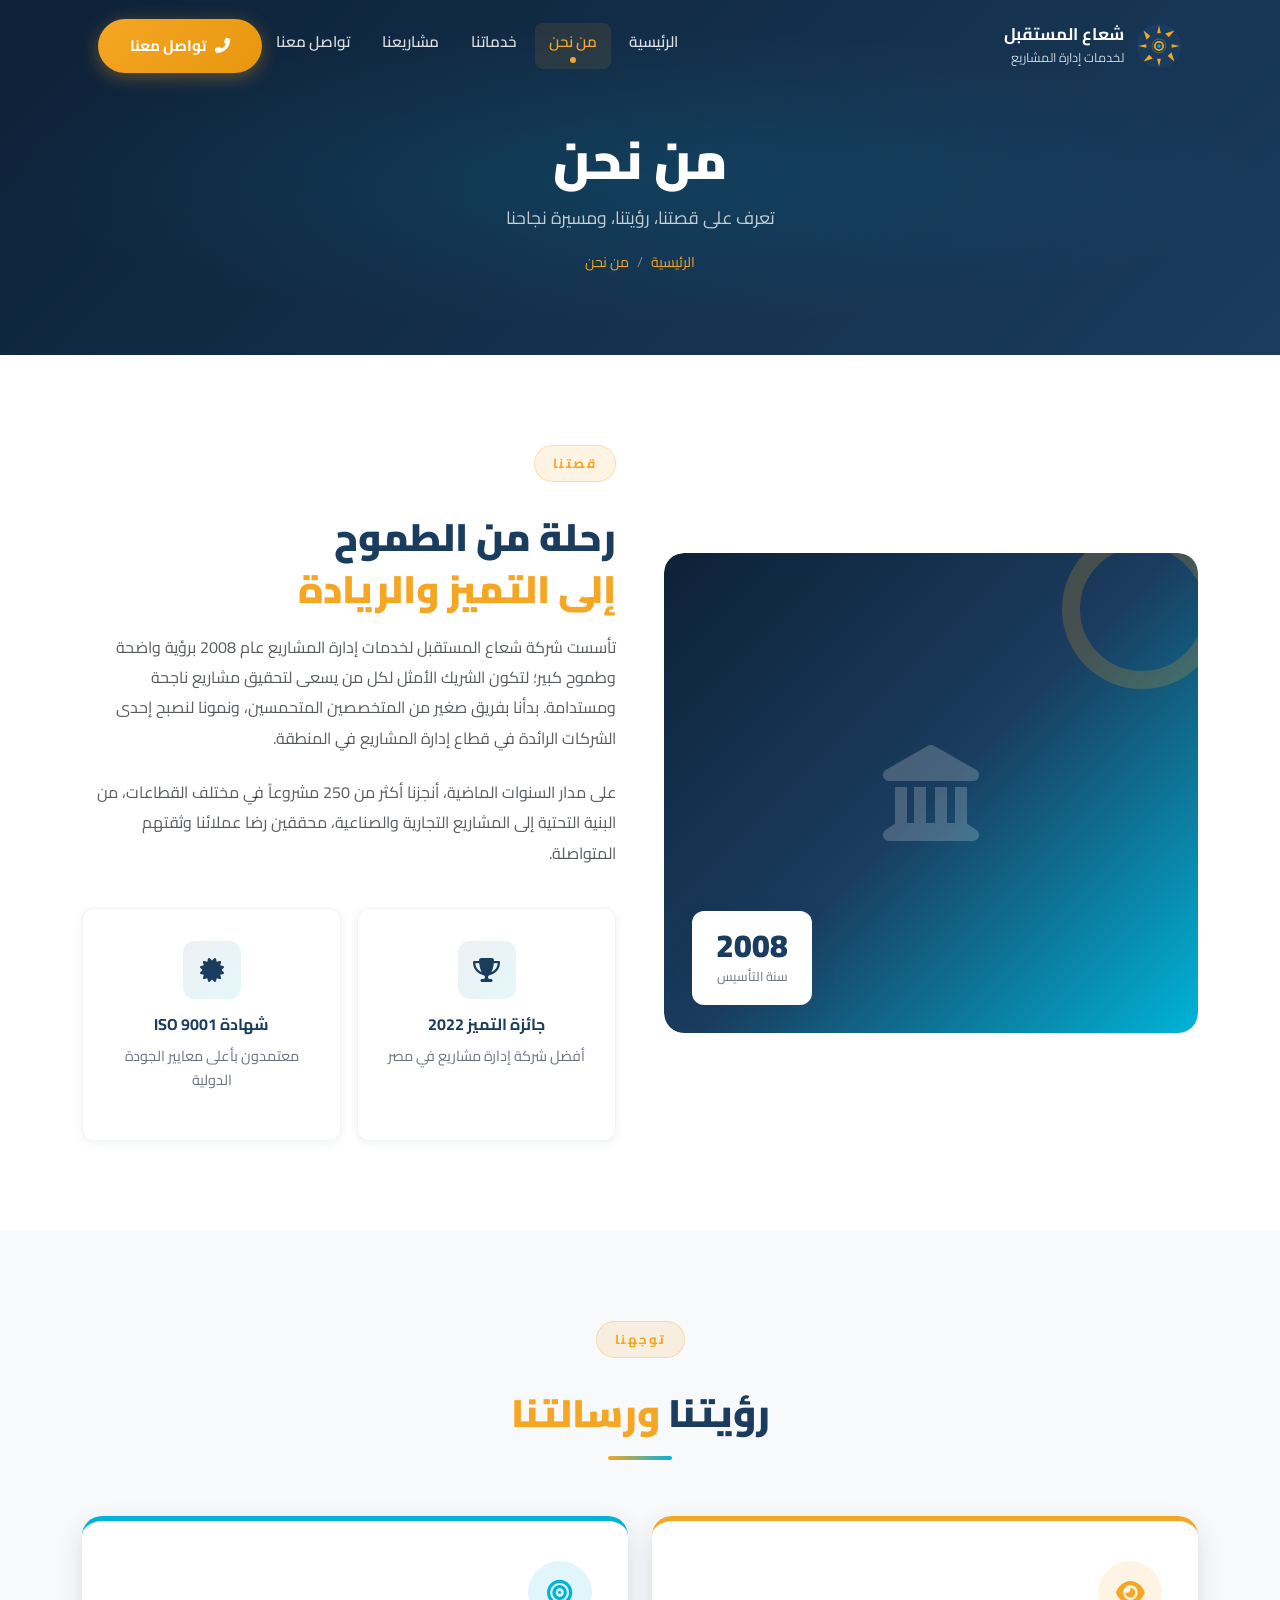
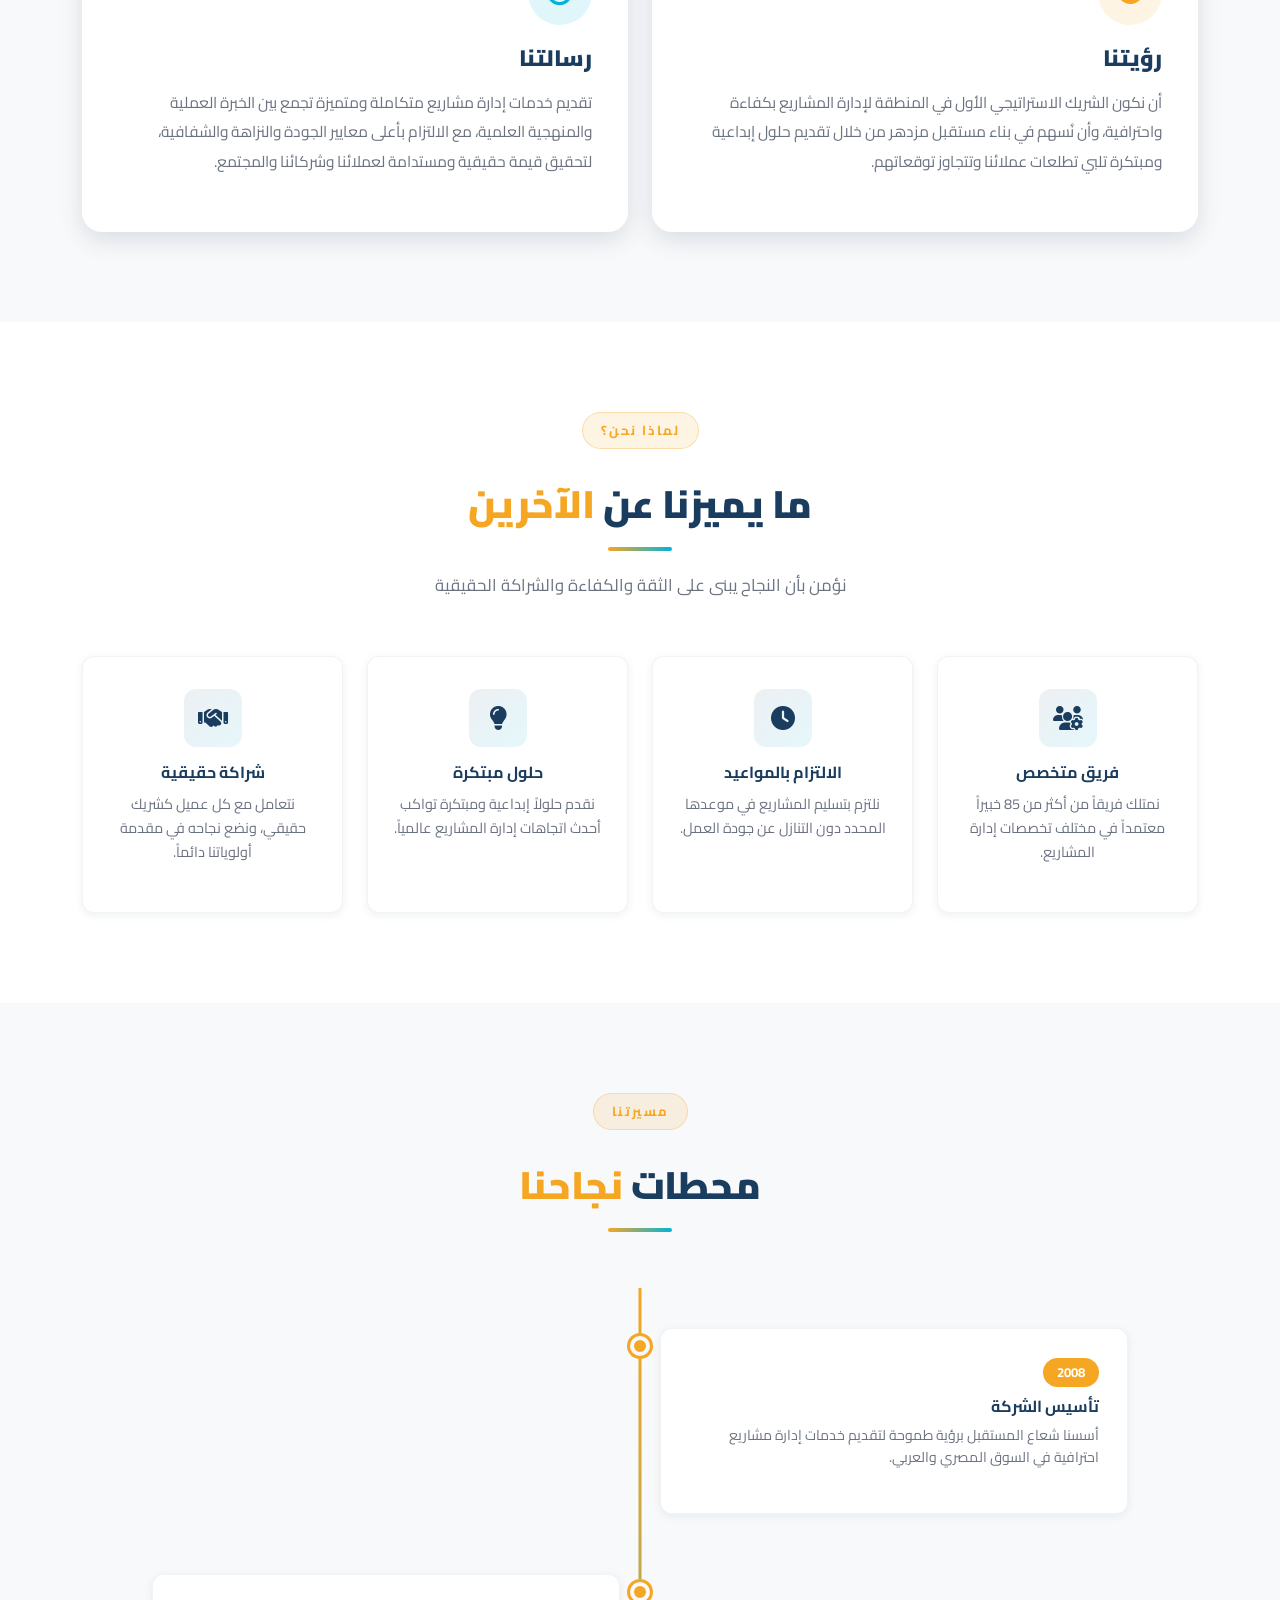
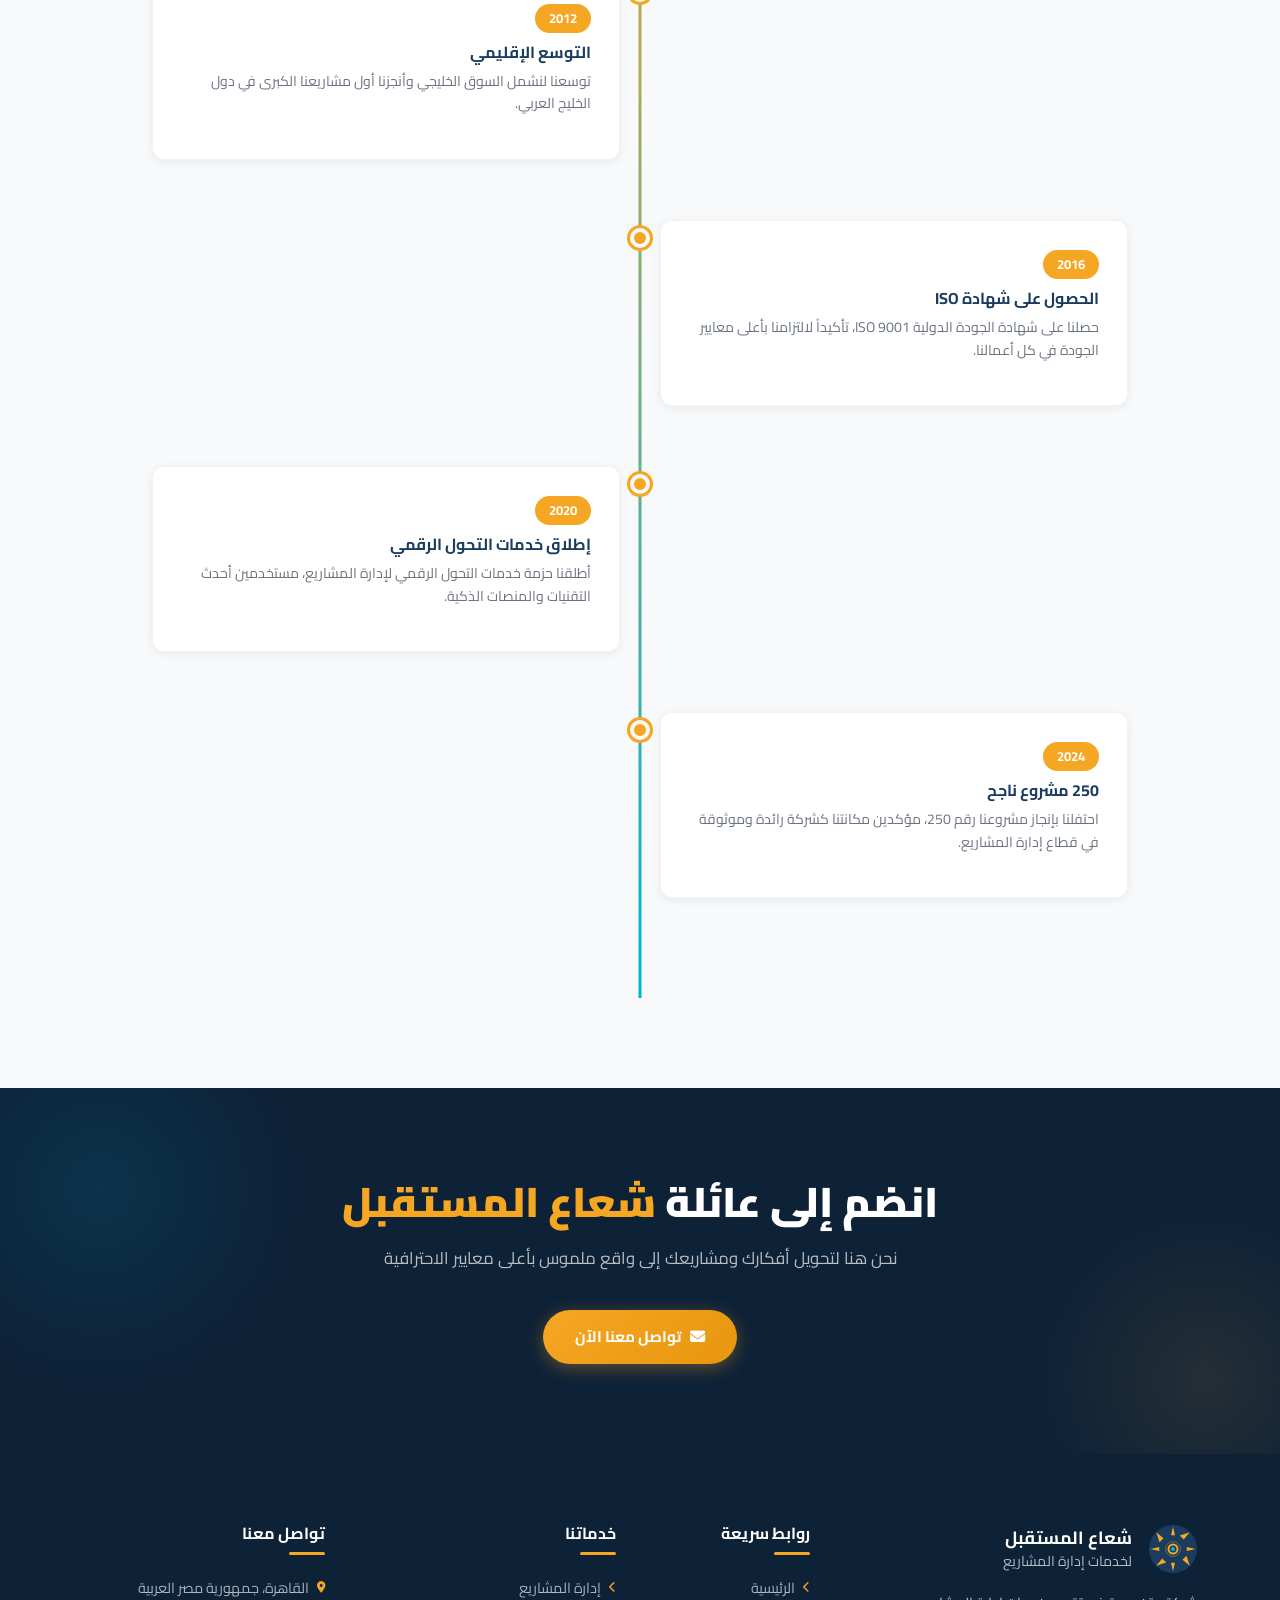
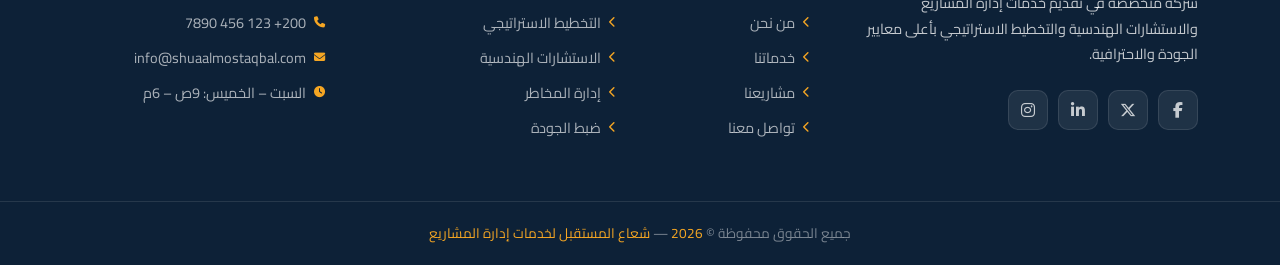
==== about.html @ adf5eb53 "Build complete multi-page website for شعاع المستقبل - index.html: Hero section, stats counter, about" ====
<!DOCTYPE html>
<html lang="ar" dir="rtl">
<head>
  <meta charset="UTF-8"/>
  <meta name="viewport" content="width=device-width, initial-scale=1.0"/>
  <meta name="description" content="من نحن - شعاع المستقبل لخدمات إدارة المشاريع"/>
  <title>من نحن | شعاع المستقبل</title>
  <link rel="stylesheet" href="https://cdn.jsdelivr.net/npm/bootstrap@5.3.2/dist/css/bootstrap.min.css"/>
  <link rel="stylesheet" href="https://cdnjs.cloudflare.com/ajax/libs/font-awesome/6.5.0/css/all.min.css"/>
  <link rel="stylesheet" href="https://unpkg.com/aos@2.3.1/dist/aos.css"/>
  <link rel="stylesheet" href="assets/css/style.css"/>
</head>
<body>

<div id="loading-screen">
  <div class="loader-logo"><img src="assets/images/logo.svg" alt="شعاع المستقبل" width="72" height="72"/></div>
  <div class="loader-spinner"></div>
</div>

<nav class="navbar navbar-expand-lg">
  <div class="container">
    <a class="navbar-brand" href="index.html">
      <img src="assets/images/logo.svg" alt="شعاع المستقبل" width="46" height="46"/>
      <span class="brand-text">شعاع المستقبل<br/><small style="font-weight:400;font-size:.75em;opacity:.8;">لخدمات إدارة المشاريع</small></span>
    </a>
    <button class="navbar-toggler ms-auto" type="button" data-bs-toggle="collapse" data-bs-target="#navMenu">
      <span class="navbar-toggler-icon"></span>
    </button>
    <div class="collapse navbar-collapse" id="navMenu">
      <ul class="navbar-nav me-auto gap-1">
        <li class="nav-item"><a class="nav-link" href="index.html">الرئيسية</a></li>
        <li class="nav-item"><a class="nav-link active" href="about.html">من نحن</a></li>
        <li class="nav-item"><a class="nav-link" href="services.html">خدماتنا</a></li>
        <li class="nav-item"><a class="nav-link" href="projects.html">مشاريعنا</a></li>
        <li class="nav-item"><a class="nav-link" href="contact.html">تواصل معنا</a></li>
      </ul>
      <a href="contact.html" class="btn-primary-custom ms-3">
        <i class="fas fa-phone-alt"></i> تواصل معنا
      </a>
    </div>
  </div>
</nav>

<!-- PAGE HERO -->
<section class="page-hero">
  <div class="container">
    <h1 data-aos="fade-up">من نحن</h1>
    <p data-aos="fade-up" data-aos-delay="100">تعرف على قصتنا، رؤيتنا، ومسيرة نجاحنا</p>
    <div class="breadcrumb-custom" data-aos="fade-up" data-aos-delay="200">
      <a href="index.html">الرئيسية</a>
      <span>/</span>
      <span style="color:var(--secondary)">من نحن</span>
    </div>
  </div>
</section>

<!-- COMPANY STORY -->
<section class="section-padding bg-white">
  <div class="container">
    <div class="row align-items-center g-5">
      <div class="col-lg-6" data-aos="fade-left">
        <div class="about-image-wrapper" style="height:480px;">
          <div class="about-image-placeholder" style="background:linear-gradient(135deg,#0D2137 0%,#1A3C5E 50%,#00B4D8 100%);">
            <i class="fas fa-landmark" style="font-size:6rem;color:rgba(255,255,255,0.2);"></i>
          </div>
          <div class="deco-ring"></div>
          <div class="about-badge">
            <div class="badge-number">2008</div>
            <div class="badge-label">سنة التأسيس</div>
          </div>
        </div>
      </div>
      <div class="col-lg-6" data-aos="fade-right" data-aos-delay="150">
        <span class="section-tag">قصتنا</span>
        <h2 class="section-title mt-3">رحلة من الطموح<br/><span>إلى التميز والريادة</span></h2>
        <p class="text-muted mb-4" style="line-height:1.9;">
          تأسست شركة شعاع المستقبل لخدمات إدارة المشاريع عام 2008 برؤية واضحة وطموح كبير؛ لتكون الشريك الأمثل لكل من يسعى لتحقيق مشاريع ناجحة ومستدامة. بدأنا بفريق صغير من المتخصصين المتحمسين، ونمونا لنصبح إحدى الشركات الرائدة في قطاع إدارة المشاريع في المنطقة.
        </p>
        <p class="text-muted mb-4" style="line-height:1.9;">
          على مدار السنوات الماضية، أنجزنا أكثر من 250 مشروعاً في مختلف القطاعات، من البنية التحتية إلى المشاريع التجارية والصناعية، محققين رضا عملائنا وثقتهم المتواصلة.
        </p>
        <div class="row g-3 mt-2">
          <div class="col-6">
            <div class="why-us-box text-center">
              <div class="why-icon mx-auto"><i class="fas fa-trophy"></i></div>
              <h5>جائزة التميز 2022</h5>
              <p>أفضل شركة إدارة مشاريع في مصر</p>
            </div>
          </div>
          <div class="col-6">
            <div class="why-us-box text-center">
              <div class="why-icon mx-auto"><i class="fas fa-certificate"></i></div>
              <h5>شهادة ISO 9001</h5>
              <p>معتمدون بأعلى معايير الجودة الدولية</p>
            </div>
          </div>
        </div>
      </div>
    </div>
  </div>
</section>

<!-- VISION & MISSION -->
<section class="section-padding" style="background:var(--bg-light);">
  <div class="container">
    <div class="section-header" data-aos="fade-up">
      <span class="section-tag">توجهنا</span>
      <h2 class="section-title mt-3">رؤيتنا <span>ورسالتنا</span></h2>
      <div class="section-divider"></div>
    </div>
    <div class="row g-4 justify-content-center">
      <div class="col-md-6" data-aos="fade-right" data-aos-delay="100">
        <div class="vision-mission-card vision">
          <div class="vm-icon"><i class="fas fa-eye"></i></div>
          <h3 style="font-size:1.4rem;font-weight:900;color:var(--primary);margin-bottom:16px;">رؤيتنا</h3>
          <p style="color:var(--text-muted);line-height:1.9;font-size:0.97rem;">
            أن نكون الشريك الاستراتيجي الأول في المنطقة لإدارة المشاريع بكفاءة واحترافية، وأن نُسهم في بناء مستقبل مزدهر من خلال تقديم حلول إبداعية ومبتكرة تلبي تطلعات عملائنا وتتجاوز توقعاتهم.
          </p>
        </div>
      </div>
      <div class="col-md-6" data-aos="fade-left" data-aos-delay="200">
        <div class="vision-mission-card mission">
          <div class="vm-icon"><i class="fas fa-bullseye"></i></div>
          <h3 style="font-size:1.4rem;font-weight:900;color:var(--primary);margin-bottom:16px;">رسالتنا</h3>
          <p style="color:var(--text-muted);line-height:1.9;font-size:0.97rem;">
            تقديم خدمات إدارة مشاريع متكاملة ومتميزة تجمع بين الخبرة العملية والمنهجية العلمية، مع الالتزام بأعلى معايير الجودة والنزاهة والشفافية، لتحقيق قيمة حقيقية ومستدامة لعملائنا وشركائنا والمجتمع.
          </p>
        </div>
      </div>
    </div>
  </div>
</section>

<!-- WHY CHOOSE US -->
<section class="section-padding bg-white">
  <div class="container">
    <div class="section-header" data-aos="fade-up">
      <span class="section-tag">لماذا نحن؟</span>
      <h2 class="section-title mt-3">ما يميزنا عن <span>الآخرين</span></h2>
      <div class="section-divider"></div>
      <p class="section-subtitle">نؤمن بأن النجاح يبنى على الثقة والكفاءة والشراكة الحقيقية</p>
    </div>
    <div class="row g-4">
      <div class="col-md-6 col-lg-3" data-aos="fade-up" data-aos-delay="0">
        <div class="why-us-box text-center">
          <div class="why-icon mx-auto"><i class="fas fa-users-cog"></i></div>
          <h5>فريق متخصص</h5>
          <p>نمتلك فريقاً من أكثر من 85 خبيراً معتمداً في مختلف تخصصات إدارة المشاريع.</p>
        </div>
      </div>
      <div class="col-md-6 col-lg-3" data-aos="fade-up" data-aos-delay="100">
        <div class="why-us-box text-center">
          <div class="why-icon mx-auto"><i class="fas fa-clock"></i></div>
          <h5>الالتزام بالمواعيد</h5>
          <p>نلتزم بتسليم المشاريع في موعدها المحدد دون التنازل عن جودة العمل.</p>
        </div>
      </div>
      <div class="col-md-6 col-lg-3" data-aos="fade-up" data-aos-delay="200">
        <div class="why-us-box text-center">
          <div class="why-icon mx-auto"><i class="fas fa-lightbulb"></i></div>
          <h5>حلول مبتكرة</h5>
          <p>نقدم حلولاً إبداعية ومبتكرة تواكب أحدث اتجاهات إدارة المشاريع عالمياً.</p>
        </div>
      </div>
      <div class="col-md-6 col-lg-3" data-aos="fade-up" data-aos-delay="300">
        <div class="why-us-box text-center">
          <div class="why-icon mx-auto"><i class="fas fa-handshake"></i></div>
          <h5>شراكة حقيقية</h5>
          <p>نتعامل مع كل عميل كشريك حقيقي، ونضع نجاحه في مقدمة أولوياتنا دائماً.</p>
        </div>
      </div>
    </div>
  </div>
</section>

<!-- TIMELINE -->
<section class="section-padding" style="background:var(--bg-light);">
  <div class="container">
    <div class="section-header" data-aos="fade-up">
      <span class="section-tag">مسيرتنا</span>
      <h2 class="section-title mt-3">محطات <span>نجاحنا</span></h2>
      <div class="section-divider"></div>
    </div>
    <div class="timeline">
      <div class="timeline-item" data-aos="fade-right">
        <div class="timeline-dot"></div>
        <div class="timeline-content">
          <span class="timeline-year">2008</span>
          <h5>تأسيس الشركة</h5>
          <p>أسسنا شعاع المستقبل برؤية طموحة لتقديم خدمات إدارة مشاريع احترافية في السوق المصري والعربي.</p>
        </div>
      </div>
      <div class="timeline-item" data-aos="fade-left">
        <div class="timeline-dot"></div>
        <div class="timeline-content">
          <span class="timeline-year">2012</span>
          <h5>التوسع الإقليمي</h5>
          <p>توسعنا لنشمل السوق الخليجي وأنجزنا أول مشاريعنا الكبرى في دول الخليج العربي.</p>
        </div>
      </div>
      <div class="timeline-item" data-aos="fade-right">
        <div class="timeline-dot"></div>
        <div class="timeline-content">
          <span class="timeline-year">2016</span>
          <h5>الحصول على شهادة ISO</h5>
          <p>حصلنا على شهادة الجودة الدولية ISO 9001، تأكيداً لالتزامنا بأعلى معايير الجودة في كل أعمالنا.</p>
        </div>
      </div>
      <div class="timeline-item" data-aos="fade-left">
        <div class="timeline-dot"></div>
        <div class="timeline-content">
          <span class="timeline-year">2020</span>
          <h5>إطلاق خدمات التحول الرقمي</h5>
          <p>أطلقنا حزمة خدمات التحول الرقمي لإدارة المشاريع، مستخدمين أحدث التقنيات والمنصات الذكية.</p>
        </div>
      </div>
      <div class="timeline-item" data-aos="fade-right">
        <div class="timeline-dot"></div>
        <div class="timeline-content">
          <span class="timeline-year">2024</span>
          <h5>250 مشروع ناجح</h5>
          <p>احتفلنا بإنجاز مشروعنا رقم 250، مؤكدين مكانتنا كشركة رائدة وموثوقة في قطاع إدارة المشاريع.</p>
        </div>
      </div>
    </div>
  </div>
</section>

<!-- CTA -->
<section class="cta-section">
  <div class="container text-center">
    <div class="row justify-content-center">
      <div class="col-lg-8" data-aos="fade-up">
        <h2 class="cta-title">انضم إلى عائلة <span style="color:var(--secondary)">شعاع المستقبل</span></h2>
        <p class="cta-subtitle">نحن هنا لتحويل أفكارك ومشاريعك إلى واقع ملموس بأعلى معايير الاحترافية</p>
        <a href="contact.html" class="btn-primary-custom">
          <i class="fas fa-envelope"></i> تواصل معنا الآن
        </a>
      </div>
    </div>
  </div>
</section>

<!-- FOOTER -->
<footer class="footer">
  <div class="container">
    <div class="row g-5">
      <div class="col-lg-4 col-md-6">
        <div class="footer-brand d-flex align-items-center gap-3 mb-3">
          <img src="assets/images/logo.svg" alt="شعاع المستقبل" width="50" height="50"/>
          <span class="brand-text">شعاع المستقبل<br/><small style="font-weight:400;opacity:.7;font-size:.8em">لخدمات إدارة المشاريع</small></span>
        </div>
        <p class="footer-desc">شركة متخصصة في تقديم خدمات إدارة المشاريع والاستشارات الهندسية والتخطيط الاستراتيجي بأعلى معايير الجودة والاحترافية.</p>
        <div class="social-links mt-4">
          <a href="#" class="social-link" aria-label="Facebook"><i class="fab fa-facebook-f"></i></a>
          <a href="#" class="social-link" aria-label="Twitter"><i class="fab fa-x-twitter"></i></a>
          <a href="#" class="social-link" aria-label="LinkedIn"><i class="fab fa-linkedin-in"></i></a>
          <a href="#" class="social-link" aria-label="Instagram"><i class="fab fa-instagram"></i></a>
        </div>
      </div>
      <div class="col-lg-2 col-md-6">
        <h6>روابط سريعة</h6>
        <ul class="footer-links">
          <li><a href="index.html"><i class="fas fa-chevron-left"></i> الرئيسية</a></li>
          <li><a href="about.html"><i class="fas fa-chevron-left"></i> من نحن</a></li>
          <li><a href="services.html"><i class="fas fa-chevron-left"></i> خدماتنا</a></li>
          <li><a href="projects.html"><i class="fas fa-chevron-left"></i> مشاريعنا</a></li>
          <li><a href="contact.html"><i class="fas fa-chevron-left"></i> تواصل معنا</a></li>
        </ul>
      </div>
      <div class="col-lg-3 col-md-6">
        <h6>خدماتنا</h6>
        <ul class="footer-links">
          <li><a href="services.html"><i class="fas fa-chevron-left"></i> إدارة المشاريع</a></li>
          <li><a href="services.html"><i class="fas fa-chevron-left"></i> التخطيط الاستراتيجي</a></li>
          <li><a href="services.html"><i class="fas fa-chevron-left"></i> الاستشارات الهندسية</a></li>
          <li><a href="services.html"><i class="fas fa-chevron-left"></i> إدارة المخاطر</a></li>
          <li><a href="services.html"><i class="fas fa-chevron-left"></i> ضبط الجودة</a></li>
        </ul>
      </div>
      <div class="col-lg-3 col-md-6">
        <h6>تواصل معنا</h6>
        <ul class="footer-links">
          <li><a href="#"><i class="fas fa-map-marker-alt" style="color:var(--secondary)"></i> القاهرة، جمهورية مصر العربية</a></li>
          <li><a href="tel:+201234567890"><i class="fas fa-phone" style="color:var(--secondary)"></i> 200+ 123 456 7890</a></li>
          <li><a href="mailto:info@shuaalmostaqbal.com"><i class="fas fa-envelope" style="color:var(--secondary)"></i> info@shuaalmostaqbal.com</a></li>
          <li><a href="#"><i class="fas fa-clock" style="color:var(--secondary)"></i> السبت – الخميس: 9ص – 6م</a></li>
        </ul>
      </div>
    </div>
  </div>
  <div class="footer-bottom">
    <div class="container">
      جميع الحقوق محفوظة &copy; <span id="year"></span> — <span>شعاع المستقبل لخدمات إدارة المشاريع</span>
    </div>
  </div>
</footer>

<button id="scroll-top" aria-label="العودة للأعلى"><i class="fas fa-arrow-up"></i></button>

<script src="https://code.jquery.com/jquery-3.7.1.min.js"></script>
<script src="https://cdn.jsdelivr.net/npm/bootstrap@5.3.2/dist/js/bootstrap.bundle.min.js"></script>
<script src="https://unpkg.com/aos@2.3.1/dist/aos.js"></script>
<script src="assets/js/main.js"></script>
<script>document.getElementById("year").textContent = new Date().getFullYear();</script>
</body>
</html>
---- assets/css/style.css ----
/* ============================================================
   شعاع المستقبل - Main Stylesheet
   ============================================================ */

/* --- Google Fonts --- */
@import url('https://fonts.googleapis.com/css2?family=Cairo:wght@300;400;600;700;900&family=Inter:wght@300;400;600;700&display=swap');

/* --- CSS Variables --- */
:root {
  --primary:    #1A3C5E;
  --secondary:  #F5A623;
  --accent:     #00B4D8;
  --bg-light:   #F8F9FA;
  --bg-dark:    #0D2137;
  --text-dark:  #1E2A3A;
  --text-muted: #6B7280;
  --white:      #FFFFFF;
  --shadow-sm:  0 2px 8px rgba(26,60,94,0.08);
  --shadow-md:  0 8px 24px rgba(26,60,94,0.14);
  --shadow-lg:  0 16px 48px rgba(26,60,94,0.20);
  --radius:     12px;
  --radius-lg:  20px;
  --transition: all 0.35s cubic-bezier(0.4, 0, 0.2, 1);
}

/* --- Reset & Base --- */
*, *::before, *::after { box-sizing: border-box; margin: 0; padding: 0; }

html {
  scroll-behavior: smooth;
  direction: rtl;
}

body {
  font-family: 'Cairo', 'Inter', sans-serif;
  direction: rtl;
  text-align: right;
  background-color: var(--bg-light);
  color: var(--text-dark);
  line-height: 1.75;
  overflow-x: hidden;
}

a { text-decoration: none; color: inherit; transition: var(--transition); }
img { max-width: 100%; }
ul { list-style: none; padding: 0; margin: 0; }

/* ============================================================
   LOADING SCREEN
   ============================================================ */
#loading-screen {
  position: fixed;
  inset: 0;
  background: var(--bg-dark);
  z-index: 9999;
  display: flex;
  align-items: center;
  justify-content: center;
  flex-direction: column;
  gap: 20px;
  transition: opacity 0.6s ease, visibility 0.6s ease;
}
#loading-screen.hidden { opacity: 0; visibility: hidden; }

.loader-logo {
  animation: pulse-logo 1.4s ease-in-out infinite;
}
.loader-spinner {
  width: 48px;
  height: 48px;
  border: 4px solid rgba(245,166,35,0.25);
  border-top-color: var(--secondary);
  border-radius: 50%;
  animation: spin 0.9s linear infinite;
}
@keyframes spin { to { transform: rotate(360deg); } }
@keyframes pulse-logo { 0%,100%{transform:scale(1);opacity:1} 50%{transform:scale(1.08);opacity:.8} }

/* ============================================================
   NAVBAR
   ============================================================ */
.navbar {
  position: fixed !important;
  top: 0;
  right: 0;
  left: 0;
  z-index: 1050;
  padding: 18px 0;
  background: transparent;
  transition: var(--transition);
}
.navbar.scrolled {
  background: var(--primary) !important;
  padding: 10px 0;
  box-shadow: var(--shadow-md);
}
.navbar-brand { display: flex; align-items: center; gap: 12px; }
.navbar-brand .brand-text {
  color: var(--white);
  font-size: 1.05rem;
  font-weight: 700;
  line-height: 1.3;
}
.navbar-nav .nav-link {
  color: rgba(255,255,255,0.85) !important;
  font-weight: 600;
  font-size: 0.95rem;
  padding: 6px 14px !important;
  border-radius: 8px;
  transition: var(--transition);
  position: relative;
}
.navbar-nav .nav-link:hover,
.navbar-nav .nav-link.active {
  color: var(--secondary) !important;
  background: rgba(245,166,35,0.10);
}
.navbar-nav .nav-link.active::after {
  content: '';
  display: block;
  width: 6px; height: 6px;
  background: var(--secondary);
  border-radius: 50%;
  margin: 2px auto 0;
}
.navbar-toggler { border-color: rgba(255,255,255,0.4); }
.navbar-toggler-icon { filter: invert(1); }

/* ============================================================
   HERO SECTION
   ============================================================ */
.hero-section {
  min-height: 100vh;
  background: linear-gradient(135deg, var(--bg-dark) 0%, var(--primary) 55%, #0a4a6e 100%);
  display: flex;
  align-items: center;
  position: relative;
  overflow: hidden;
  padding-top: 80px;
}
.hero-section::before {
  content: '';
  position: absolute;
  inset: 0;
  background: radial-gradient(ellipse 80% 60% at 50% 40%, rgba(0,180,216,0.12) 0%, transparent 70%);
}
.hero-content { position: relative; z-index: 2; }
.hero-title {
  font-size: clamp(2rem, 5vw, 3.6rem);
  font-weight: 900;
  color: var(--white);
  line-height: 1.3;
  margin-bottom: 20px;
}
.hero-title span { color: var(--secondary); }
.hero-subtitle {
  font-size: clamp(1rem, 2.5vw, 1.25rem);
  color: rgba(255,255,255,0.80);
  margin-bottom: 40px;
  max-width: 600px;
  margin-right: auto;
  margin-left: auto;
}
.hero-btns { display: flex; gap: 16px; justify-content: center; flex-wrap: wrap; }

/* Floating shapes */
.floating-shapes { position: absolute; inset: 0; z-index: 1; pointer-events: none; }
.shape {
  position: absolute;
  border-radius: 50%;
  opacity: 0.07;
  animation: float-shape 8s ease-in-out infinite;
}
.shape-1 { width: 400px; height: 400px; background: var(--accent); top: -100px; left: -100px; animation-delay: 0s; }
.shape-2 { width: 250px; height: 250px; background: var(--secondary); bottom: -60px; right: 10%; animation-delay: 2.5s; }
.shape-3 { width: 180px; height: 180px; background: var(--accent); top: 30%; right: -60px; animation-delay: 5s; }
.shape-4 { width: 120px; height: 120px; background: var(--secondary); top: 60%; left: 15%; animation-delay: 1.5s; }
@keyframes float-shape {
  0%,100% { transform: translateY(0) scale(1); }
  50%      { transform: translateY(-30px) scale(1.05); }
}

/* Scroll indicator */
.scroll-indicator {
  position: absolute;
  bottom: 36px;
  left: 50%;
  transform: translateX(-50%);
  z-index: 5;
  display: flex;
  flex-direction: column;
  align-items: center;
  gap: 6px;
  opacity: 0.6;
  animation: bounce 2s infinite;
}
.scroll-indicator span { font-size: 0.75rem; color: var(--white); letter-spacing: 1px; }
.scroll-indicator i { color: var(--secondary); font-size: 1.4rem; }
@keyframes bounce { 0%,100%{transform:translateX(-50%) translateY(0)} 50%{transform:translateX(-50%) translateY(8px)} }

/* ============================================================
   SECTION DEFAULTS
   ============================================================ */
.section-padding { padding: 90px 0; }
.section-padding-sm { padding: 60px 0; }

.section-header { margin-bottom: 56px; text-align: center; }
.section-tag {
  display: inline-block;
  background: rgba(245,166,35,0.12);
  color: var(--secondary);
  font-size: 0.82rem;
  font-weight: 700;
  letter-spacing: 2px;
  padding: 6px 18px;
  border-radius: 50px;
  margin-bottom: 14px;
  border: 1px solid rgba(245,166,35,0.3);
}
.section-title {
  font-size: clamp(1.6rem, 3.5vw, 2.4rem);
  font-weight: 900;
  color: var(--primary);
  margin-bottom: 16px;
  line-height: 1.35;
}
.section-title span { color: var(--secondary); }
.section-divider {
  width: 64px;
  height: 4px;
  background: linear-gradient(90deg, var(--secondary), var(--accent));
  border-radius: 2px;
  margin: 0 auto 20px;
}
.section-subtitle {
  color: var(--text-muted);
  font-size: 1.05rem;
  max-width: 560px;
  margin: 0 auto;
}

/* ============================================================
   BUTTONS
   ============================================================ */
.btn-primary-custom {
  background: linear-gradient(135deg, var(--secondary), #e8960f);
  color: var(--white);
  border: none;
  padding: 14px 32px;
  border-radius: 50px;
  font-weight: 700;
  font-size: 0.95rem;
  transition: var(--transition);
  box-shadow: 0 4px 18px rgba(245,166,35,0.35);
  cursor: pointer;
  display: inline-flex;
  align-items: center;
  gap: 8px;
}
.btn-primary-custom:hover {
  transform: translateY(-3px);
  box-shadow: 0 8px 28px rgba(245,166,35,0.50);
  color: var(--white);
}
.btn-outline-custom {
  background: transparent;
  color: var(--white);
  border: 2px solid rgba(255,255,255,0.55);
  padding: 12px 30px;
  border-radius: 50px;
  font-weight: 700;
  font-size: 0.95rem;
  transition: var(--transition);
  cursor: pointer;
  display: inline-flex;
  align-items: center;
  gap: 8px;
}
.btn-outline-custom:hover {
  border-color: var(--secondary);
  color: var(--secondary);
  transform: translateY(-3px);
}
.btn-accent {
  background: linear-gradient(135deg, var(--primary), #0a4a6e);
  color: var(--white);
  border: none;
  padding: 14px 36px;
  border-radius: 50px;
  font-weight: 700;
  font-size: 1rem;
  transition: var(--transition);
  box-shadow: var(--shadow-md);
  cursor: pointer;
  display: inline-flex;
  align-items: center;
  gap: 8px;
}
.btn-accent:hover {
  transform: translateY(-3px);
  box-shadow: var(--shadow-lg);
  color: var(--white);
}

/* ============================================================
   ABOUT PREVIEW
   ============================================================ */
.about-image-wrapper {
  position: relative;
  border-radius: var(--radius-lg);
  overflow: hidden;
  height: 420px;
}
.about-image-placeholder {
  width: 100%;
  height: 100%;
  background: linear-gradient(135deg, var(--primary) 0%, var(--accent) 60%, var(--secondary) 100%);
  display: flex;
  align-items: center;
  justify-content: center;
  border-radius: var(--radius-lg);
}
.about-image-placeholder i { font-size: 5rem; color: rgba(255,255,255,0.25); }
.about-badge {
  position: absolute;
  bottom: 28px;
  left: 28px;
  background: var(--white);
  border-radius: var(--radius);
  padding: 18px 24px;
  box-shadow: var(--shadow-md);
  text-align: center;
  min-width: 120px;
}
.about-badge .badge-number { font-size: 2rem; font-weight: 900; color: var(--primary); line-height: 1; }
.about-badge .badge-label { font-size: 0.8rem; color: var(--text-muted); margin-top: 4px; }
.about-image-wrapper .deco-ring {
  position: absolute;
  top: -24px;
  right: -24px;
  width: 160px; height: 160px;
  border-radius: 50%;
  border: 18px solid rgba(245,166,35,0.2);
}
.check-list li {
  display: flex;
  align-items: flex-start;
  gap: 12px;
  margin-bottom: 12px;
  font-size: 0.97rem;
  color: var(--text-dark);
}
.check-list li i { color: var(--secondary); margin-top: 4px; font-size: 0.9rem; flex-shrink: 0; }

/* ============================================================
   SERVICE CARDS
   ============================================================ */
.service-card {
  background: var(--white);
  border-radius: var(--radius-lg);
  padding: 36px 28px;
  box-shadow: var(--shadow-sm);
  transition: var(--transition);
  height: 100%;
  position: relative;
  overflow: hidden;
  border: 1px solid rgba(26,60,94,0.06);
}
.service-card::before {
  content: '';
  position: absolute;
  top: 0; right: 0;
  width: 5px;
  height: 100%;
  background: linear-gradient(180deg, var(--secondary), var(--accent));
  opacity: 0;
  transition: var(--transition);
}
.service-card:hover {
  transform: translateY(-8px);
  box-shadow: var(--shadow-lg);
}
.service-card:hover::before { opacity: 1; }
.service-icon {
  width: 70px; height: 70px;
  background: linear-gradient(135deg, rgba(26,60,94,0.08), rgba(0,180,216,0.10));
  border-radius: var(--radius);
  display: flex;
  align-items: center;
  justify-content: center;
  margin-bottom: 22px;
  transition: var(--transition);
}
.service-card:hover .service-icon {
  background: linear-gradient(135deg, var(--primary), var(--accent));
}
.service-icon i { font-size: 1.8rem; color: var(--primary); transition: var(--transition); }
.service-card:hover .service-icon i { color: var(--white); }
.service-card h4 { font-size: 1.1rem; font-weight: 700; color: var(--primary); margin-bottom: 12px; }
.service-card p { font-size: 0.93rem; color: var(--text-muted); line-height: 1.7; }
.service-link {
  display: inline-flex;
  align-items: center;
  gap: 6px;
  color: var(--accent);
  font-weight: 600;
  font-size: 0.88rem;
  margin-top: 16px;
  transition: var(--transition);
}
.service-link:hover { color: var(--secondary); gap: 10px; }

/* ============================================================
   STATS SECTION
   ============================================================ */
.stats-section {
  background: linear-gradient(135deg, var(--primary), var(--bg-dark));
  padding: 70px 0;
}
.stat-item { text-align: center; padding: 24px; }
.stat-number {
  font-size: clamp(2.2rem, 5vw, 3.5rem);
  font-weight: 900;
  color: var(--secondary);
  line-height: 1;
  margin-bottom: 8px;
}
.stat-label { font-size: 0.95rem; color: rgba(255,255,255,0.75); font-weight: 600; }

/* ============================================================
   CTA SECTION
   ============================================================ */
.cta-section {
  background: var(--bg-dark);
  padding: 90px 0;
  position: relative;
  overflow: hidden;
}
.cta-section::before {
  content: '';
  position: absolute;
  top: -100px; left: -100px;
  width: 400px; height: 400px;
  background: radial-gradient(circle, rgba(0,180,216,0.12) 0%, transparent 70%);
}
.cta-section::after {
  content: '';
  position: absolute;
  bottom: -100px; right: -100px;
  width: 350px; height: 350px;
  background: radial-gradient(circle, rgba(245,166,35,0.10) 0%, transparent 70%);
}
.cta-section .container { position: relative; z-index: 2; }
.cta-title { font-size: clamp(1.6rem, 3.5vw, 2.6rem); font-weight: 900; color: var(--white); margin-bottom: 16px; }
.cta-subtitle { color: rgba(255,255,255,0.70); font-size: 1.05rem; margin-bottom: 36px; }

/* ============================================================
   PAGE HERO BANNER
   ============================================================ */
.page-hero {
  background: linear-gradient(135deg, var(--bg-dark) 0%, var(--primary) 100%);
  padding: 130px 0 80px;
  position: relative;
  overflow: hidden;
  text-align: center;
}
.page-hero::before {
  content: '';
  position: absolute;
  inset: 0;
  background: radial-gradient(ellipse 70% 60% at 50% 50%, rgba(0,180,216,0.12) 0%, transparent 70%);
}
.page-hero .container { position: relative; z-index: 2; }
.page-hero h1 { font-size: clamp(2rem, 5vw, 3.2rem); font-weight: 900; color: var(--white); margin-bottom: 12px; }
.page-hero p { font-size: 1.1rem; color: rgba(255,255,255,0.75); }
.breadcrumb-custom {
  display: flex;
  justify-content: center;
  gap: 8px;
  font-size: 0.88rem;
  color: rgba(255,255,255,0.60);
  margin-top: 14px;
}
.breadcrumb-custom a { color: var(--secondary); }
.breadcrumb-custom span { color: rgba(255,255,255,0.40); }

/* ============================================================
   ABOUT PAGE
   ============================================================ */
.vision-mission-card {
  background: var(--white);
  border-radius: var(--radius-lg);
  padding: 40px 36px;
  box-shadow: var(--shadow-md);
  height: 100%;
  border-top: 5px solid;
  transition: var(--transition);
}
.vision-mission-card.vision { border-color: var(--secondary); }
.vision-mission-card.mission { border-color: var(--accent); }
.vision-mission-card:hover { transform: translateY(-6px); box-shadow: var(--shadow-lg); }
.vm-icon {
  width: 64px; height: 64px;
  border-radius: 50%;
  display: flex; align-items: center; justify-content: center;
  margin-bottom: 20px;
  font-size: 1.6rem;
}
.vision .vm-icon { background: rgba(245,166,35,0.12); color: var(--secondary); }
.mission .vm-icon { background: rgba(0,180,216,0.12); color: var(--accent); }

.why-us-box {
  background: var(--white);
  border-radius: var(--radius);
  padding: 32px 24px;
  box-shadow: var(--shadow-sm);
  transition: var(--transition);
  border: 1px solid rgba(26,60,94,0.06);
  height: 100%;
}
.why-us-box:hover { transform: translateY(-6px); box-shadow: var(--shadow-md); }
.why-icon {
  width: 58px; height: 58px;
  border-radius: var(--radius);
  display: flex; align-items: center; justify-content: center;
  margin-bottom: 16px;
  font-size: 1.5rem;
  background: linear-gradient(135deg, rgba(26,60,94,0.08), rgba(0,180,216,0.10));
  color: var(--primary);
  transition: var(--transition);
}
.why-us-box:hover .why-icon {
  background: linear-gradient(135deg, var(--primary), var(--accent));
  color: var(--white);
}
.why-us-box h5 { font-weight: 700; color: var(--primary); margin-bottom: 10px; font-size: 1rem; }
.why-us-box p { font-size: 0.9rem; color: var(--text-muted); line-height: 1.65; }

/* ============================================================
   TIMELINE
   ============================================================ */
.timeline { position: relative; padding: 40px 0; }
.timeline::before {
  content: '';
  position: absolute;
  top: 0; bottom: 0;
  right: 50%;
  width: 3px;
  background: linear-gradient(180deg, var(--secondary), var(--accent));
  transform: translateX(50%);
}
.timeline-item {
  position: relative;
  width: 50%;
  padding: 0 50px 60px;
}
.timeline-item:nth-child(odd)  { padding-right: 70px; padding-left: 20px; text-align: right; }
.timeline-item:nth-child(even) { margin-right: 50%; padding-left: 70px; padding-right: 20px; text-align: right; }
.timeline-dot {
  position: absolute;
  top: 8px;
  width: 20px; height: 20px;
  background: var(--secondary);
  border-radius: 50%;
  border: 4px solid var(--bg-light);
  box-shadow: 0 0 0 3px var(--secondary);
}
.timeline-item:nth-child(odd)  .timeline-dot { left: -10px; right: auto; transform: none; }
.timeline-item:nth-child(even) .timeline-dot { right: -10px; left: auto; transform: none; }
.timeline-content {
  background: var(--white);
  border-radius: var(--radius);
  padding: 28px 28px;
  box-shadow: var(--shadow-sm);
  border: 1px solid rgba(26,60,94,0.06);
  transition: var(--transition);
}
.timeline-content:hover { box-shadow: var(--shadow-md); transform: scale(1.02); }
.timeline-year {
  display: inline-block;
  background: var(--secondary);
  color: var(--white);
  font-size: 0.82rem;
  font-weight: 700;
  padding: 3px 14px;
  border-radius: 50px;
  margin-bottom: 10px;
}
.timeline-content h5 { font-weight: 700; color: var(--primary); font-size: 1rem; margin-bottom: 8px; }
.timeline-content p { font-size: 0.88rem; color: var(--text-muted); line-height: 1.6; }

/* ============================================================
   PROJECTS PAGE
   ============================================================ */
.project-card {
  border-radius: var(--radius-lg);
  overflow: hidden;
  box-shadow: var(--shadow-sm);
  transition: var(--transition);
  background: var(--white);
  height: 100%;
}
.project-card:hover { transform: translateY(-8px); box-shadow: var(--shadow-lg); }
.project-image {
  height: 220px;
  position: relative;
  overflow: hidden;
}
.project-image .gradient-cover {
  width: 100%; height: 100%;
  transition: transform 0.5s ease;
}
.project-card:hover .gradient-cover { transform: scale(1.08); }
.project-overlay {
  position: absolute;
  inset: 0;
  background: rgba(13,33,55,0.55);
  display: flex;
  align-items: center;
  justify-content: center;
  opacity: 0;
  transition: var(--transition);
}
.project-card:hover .project-overlay { opacity: 1; }
.project-overlay i { font-size: 2.5rem; color: var(--white); }
.project-body { padding: 24px; }
.project-badge {
  display: inline-block;
  background: rgba(26,60,94,0.08);
  color: var(--primary);
  font-size: 0.78rem;
  font-weight: 700;
  padding: 4px 14px;
  border-radius: 50px;
  margin-bottom: 12px;
  border: 1px solid rgba(26,60,94,0.12);
}
.project-body h5 { font-weight: 700; font-size: 1rem; color: var(--primary); margin-bottom: 8px; }
.project-body p { font-size: 0.88rem; color: var(--text-muted); line-height: 1.65; }

/* Gradient placeholders for projects */
.grad-1 { background: linear-gradient(135deg, #1A3C5E 0%, #00B4D8 100%); }
.grad-2 { background: linear-gradient(135deg, #F5A623 0%, #e8392b 100%); }
.grad-3 { background: linear-gradient(135deg, #0D2137 0%, #1A3C5E 60%, #00B4D8 100%); }
.grad-4 { background: linear-gradient(135deg, #2e7d32 0%, #00B4D8 100%); }
.grad-5 { background: linear-gradient(135deg, #6a1b9a 0%, #00B4D8 100%); }
.grad-6 { background: linear-gradient(135deg, #F5A623 0%, #1A3C5E 100%); }
.grad-bg-icon {
  position: absolute;
  inset: 0;
  display: flex;
  align-items: center;
  justify-content: center;
}
.grad-bg-icon i { font-size: 4rem; color: rgba(255,255,255,0.18); }

/* ============================================================
   CONTACT PAGE
   ============================================================ */
.contact-form-card {
  background: var(--white);
  border-radius: var(--radius-lg);
  padding: 44px 40px;
  box-shadow: var(--shadow-md);
}
.contact-form-card .form-label {
  font-weight: 600;
  font-size: 0.9rem;
  color: var(--primary);
  margin-bottom: 6px;
}
.contact-form-card .form-control,
.contact-form-card .form-select {
  border: 1.5px solid rgba(26,60,94,0.15);
  border-radius: 10px;
  padding: 12px 16px;
  font-family: 'Cairo', sans-serif;
  font-size: 0.93rem;
  color: var(--text-dark);
  background: #fafbfc;
  transition: var(--transition);
  text-align: right;
  direction: rtl;
}
.contact-form-card .form-control:focus,
.contact-form-card .form-select:focus {
  border-color: var(--accent);
  box-shadow: 0 0 0 3px rgba(0,180,216,0.12);
  background: var(--white);
}
.contact-form-card textarea { resize: vertical; min-height: 130px; }

.contact-info-card {
  background: linear-gradient(135deg, var(--primary), var(--bg-dark));
  border-radius: var(--radius-lg);
  padding: 44px 36px;
  height: 100%;
  color: var(--white);
}
.contact-info-item {
  display: flex;
  align-items: flex-start;
  gap: 16px;
  margin-bottom: 28px;
}
.contact-info-item:last-child { margin-bottom: 0; }
.ci-icon {
  width: 46px; height: 46px;
  background: rgba(245,166,35,0.15);
  border-radius: 10px;
  display: flex; align-items: center; justify-content: center;
  color: var(--secondary);
  font-size: 1.1rem;
  flex-shrink: 0;
}
.ci-text h6 { font-weight: 700; font-size: 0.88rem; color: rgba(255,255,255,0.65); margin-bottom: 4px; }
.ci-text p { font-size: 0.95rem; color: var(--white); margin: 0; }

.map-wrapper { border-radius: var(--radius-lg); overflow: hidden; box-shadow: var(--shadow-md); }
.map-wrapper iframe { display: block; width: 100%; height: 360px; border: 0; }

/* ============================================================
   FOOTER
   ============================================================ */
.footer {
  background: var(--bg-dark);
  color: rgba(255,255,255,0.75);
  padding: 70px 0 0;
}
.footer-brand .brand-text { color: var(--white); font-size: 1.1rem; font-weight: 700; line-height: 1.3; }
.footer-desc { font-size: 0.90rem; line-height: 1.75; margin-top: 14px; }
.footer h6 { color: var(--white); font-weight: 700; font-size: 1rem; margin-bottom: 20px; position: relative; }
.footer h6::after {
  content: '';
  display: block;
  width: 36px; height: 3px;
  background: var(--secondary);
  border-radius: 2px;
  margin-top: 8px;
}
.footer-links li { margin-bottom: 10px; }
.footer-links a {
  color: rgba(255,255,255,0.65);
  font-size: 0.90rem;
  display: flex;
  align-items: center;
  gap: 8px;
  transition: var(--transition);
}
.footer-links a i { font-size: 0.7rem; color: var(--secondary); }
.footer-links a:hover { color: var(--secondary); padding-right: 4px; }
.social-links { display: flex; gap: 10px; flex-wrap: wrap; margin-top: 4px; }
.social-link {
  width: 40px; height: 40px;
  background: rgba(255,255,255,0.08);
  border-radius: 10px;
  display: flex; align-items: center; justify-content: center;
  color: rgba(255,255,255,0.75);
  font-size: 1rem;
  transition: var(--transition);
  border: 1px solid rgba(255,255,255,0.10);
}
.social-link:hover { background: var(--secondary); color: var(--white); border-color: var(--secondary); transform: translateY(-3px); }
.footer-bottom {
  margin-top: 50px;
  border-top: 1px solid rgba(255,255,255,0.10);
  padding: 20px 0;
  text-align: center;
  font-size: 0.85rem;
  color: rgba(255,255,255,0.45);
}
.footer-bottom span { color: var(--secondary); }

/* ============================================================
   SCROLL TO TOP
   ============================================================ */
#scroll-top {
  position: fixed;
  bottom: 30px;
  left: 30px;
  width: 48px; height: 48px;
  background: var(--secondary);
  color: var(--white);
  border: none;
  border-radius: 12px;
  font-size: 1.1rem;
  cursor: pointer;
  z-index: 1000;
  display: flex; align-items: center; justify-content: center;
  box-shadow: 0 4px 18px rgba(245,166,35,0.45);
  opacity: 0;
  visibility: hidden;
  transform: translateY(12px);
  transition: var(--transition);
}
#scroll-top.visible { opacity: 1; visibility: visible; transform: translateY(0); }
#scroll-top:hover { background: var(--primary); box-shadow: var(--shadow-md); transform: translateY(-3px); }

/* ============================================================
   AOS OVERRIDES
   ============================================================ */
[data-aos] { pointer-events: none; }
[data-aos].aos-animate { pointer-events: auto; }

/* ============================================================
   UTILITY CLASSES
   ============================================================ */
.text-primary-custom { color: var(--primary) !important; }
.text-secondary-custom { color: var(--secondary) !important; }
.text-accent { color: var(--accent) !important; }
.bg-primary-custom { background-color: var(--primary) !important; }
.bg-secondary-custom { background-color: var(--secondary) !important; }
.bg-dark-custom { background-color: var(--bg-dark) !important; }
.fw-900 { font-weight: 900 !important; }

/* ============================================================
   RESPONSIVE
   ============================================================ */
@media (max-width: 991px) {
  .navbar-collapse { background: var(--bg-dark); border-radius: var(--radius); padding: 16px; margin-top: 10px; }
  .timeline::before { right: 20px; transform: none; }
  .timeline-item, .timeline-item:nth-child(even) {
    width: 100%;
    margin-right: 0;
    padding-right: 60px;
    padding-left: 16px;
    text-align: right;
  }
  .timeline-item:nth-child(odd) .timeline-dot,
  .timeline-item:nth-child(even) .timeline-dot {
    right: auto;
    left: auto;
    right: 12px;
  }
  .contact-form-card { padding: 28px 20px; }
  .contact-info-card { padding: 28px 20px; margin-top: 28px; }
}
@media (max-width: 767px) {
  .section-padding { padding: 60px 0; }
  .hero-title { font-size: 1.9rem; }
  .hero-subtitle { font-size: 0.95rem; }
  .about-image-wrapper { height: 280px; }
  .stat-number { font-size: 2rem; }
  .cta-title { font-size: 1.6rem; }
  .footer { padding: 50px 0 0; }
  #scroll-top { bottom: 20px; left: 20px; }
}
@media (max-width: 480px) {
  .hero-btns { flex-direction: column; align-items: center; }
  .btn-primary-custom, .btn-outline-custom { width: 100%; justify-content: center; }
}
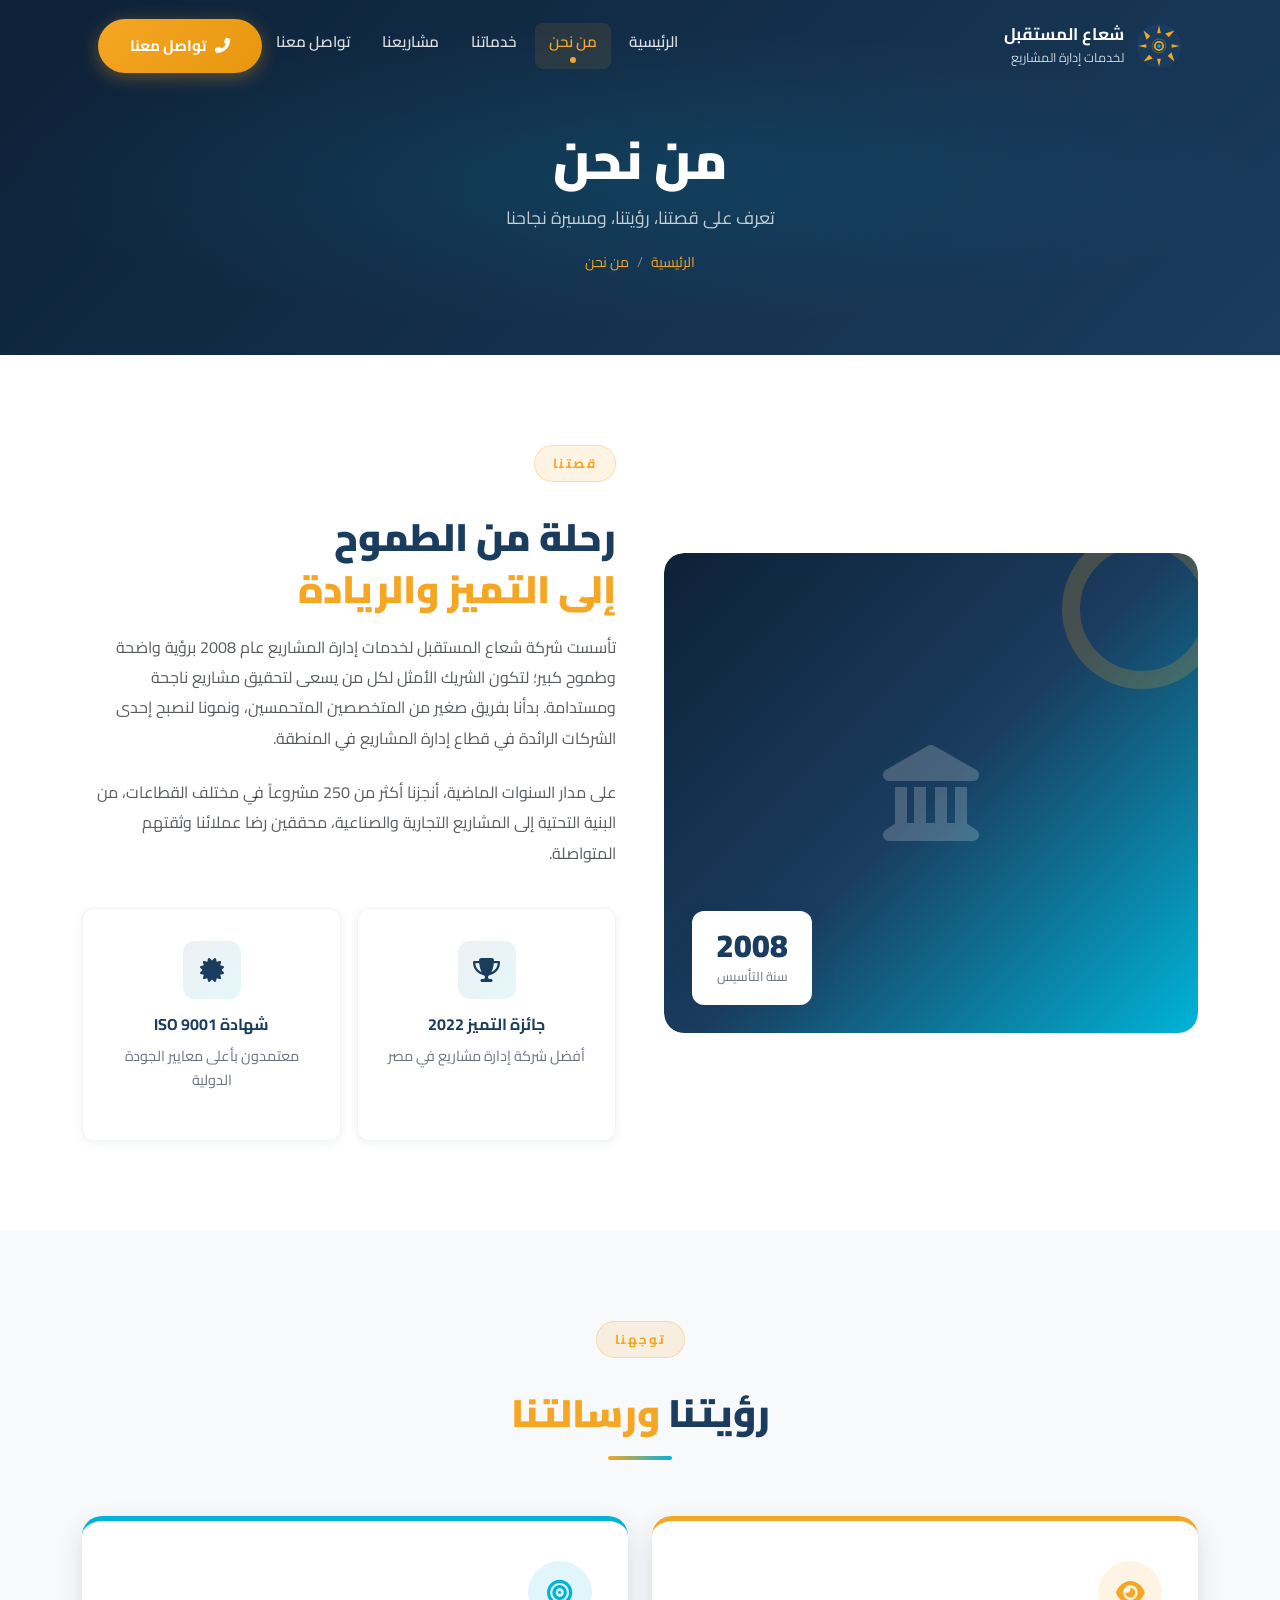
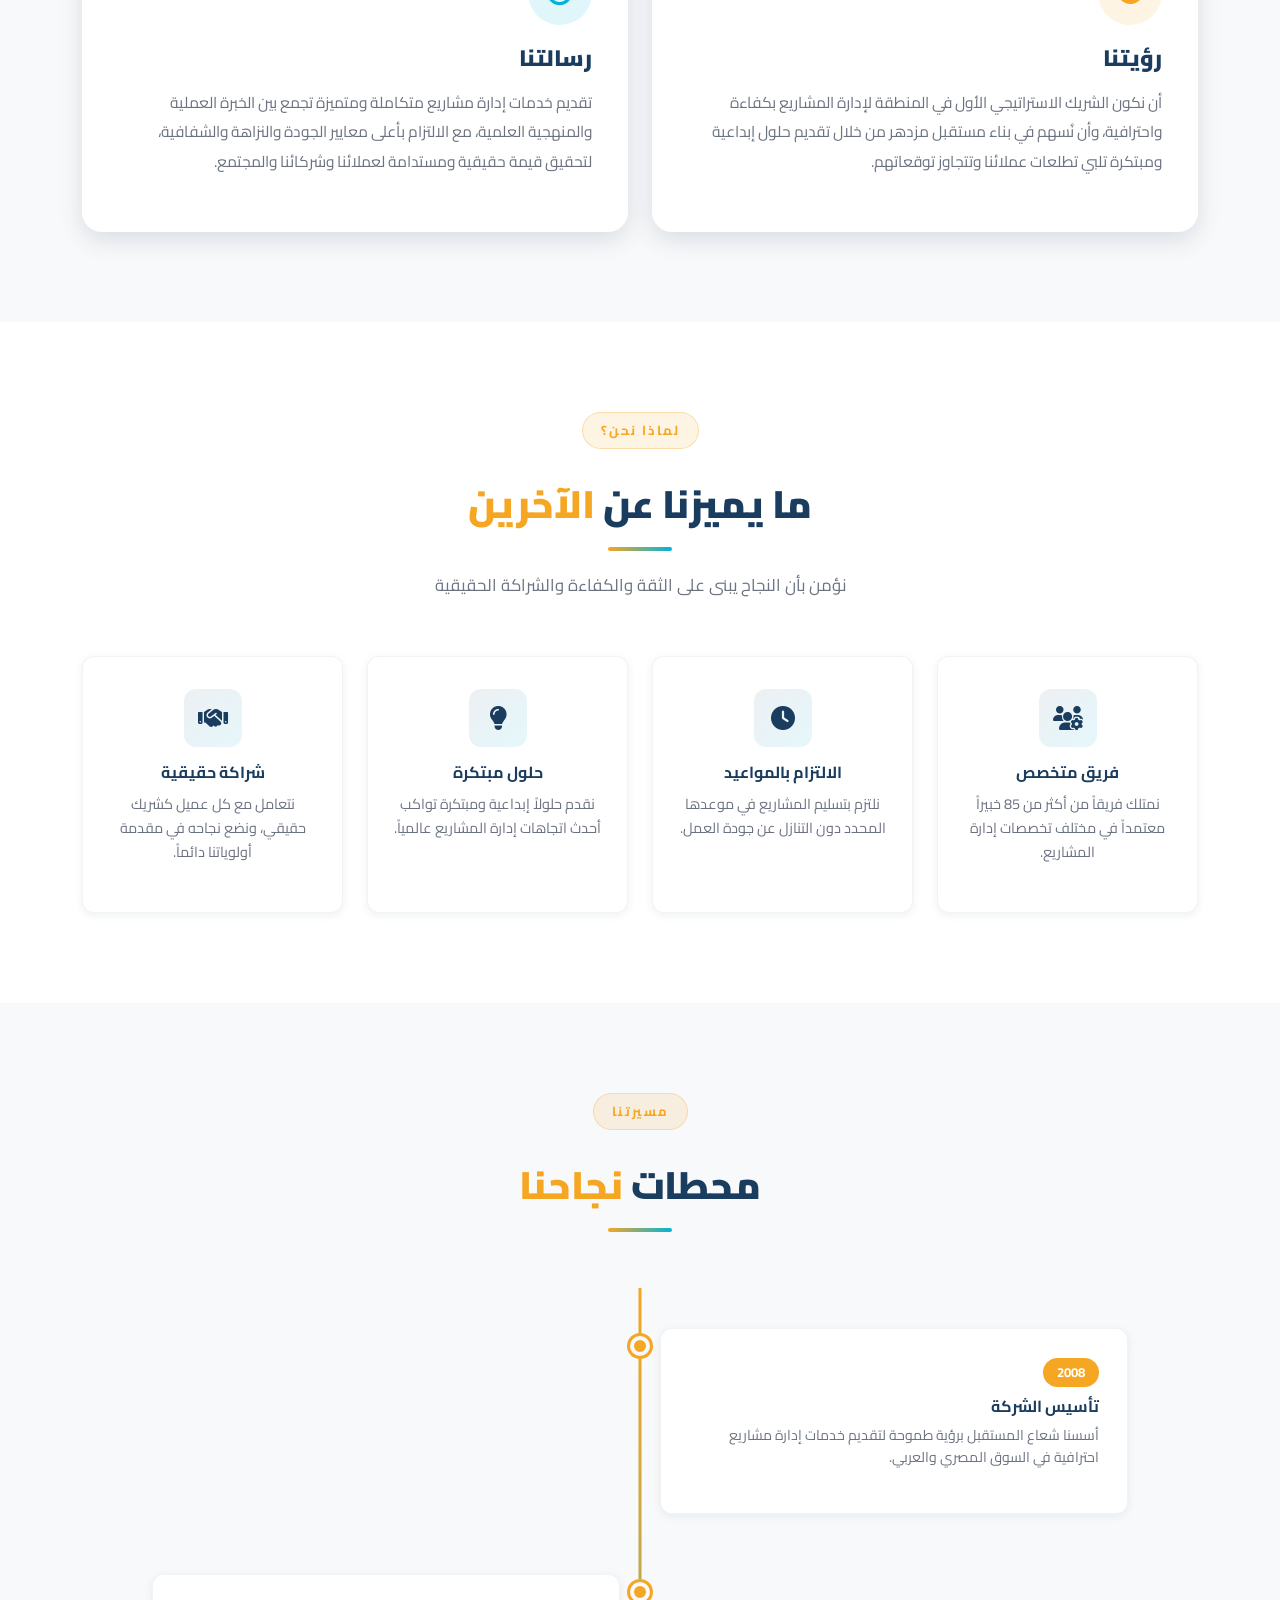
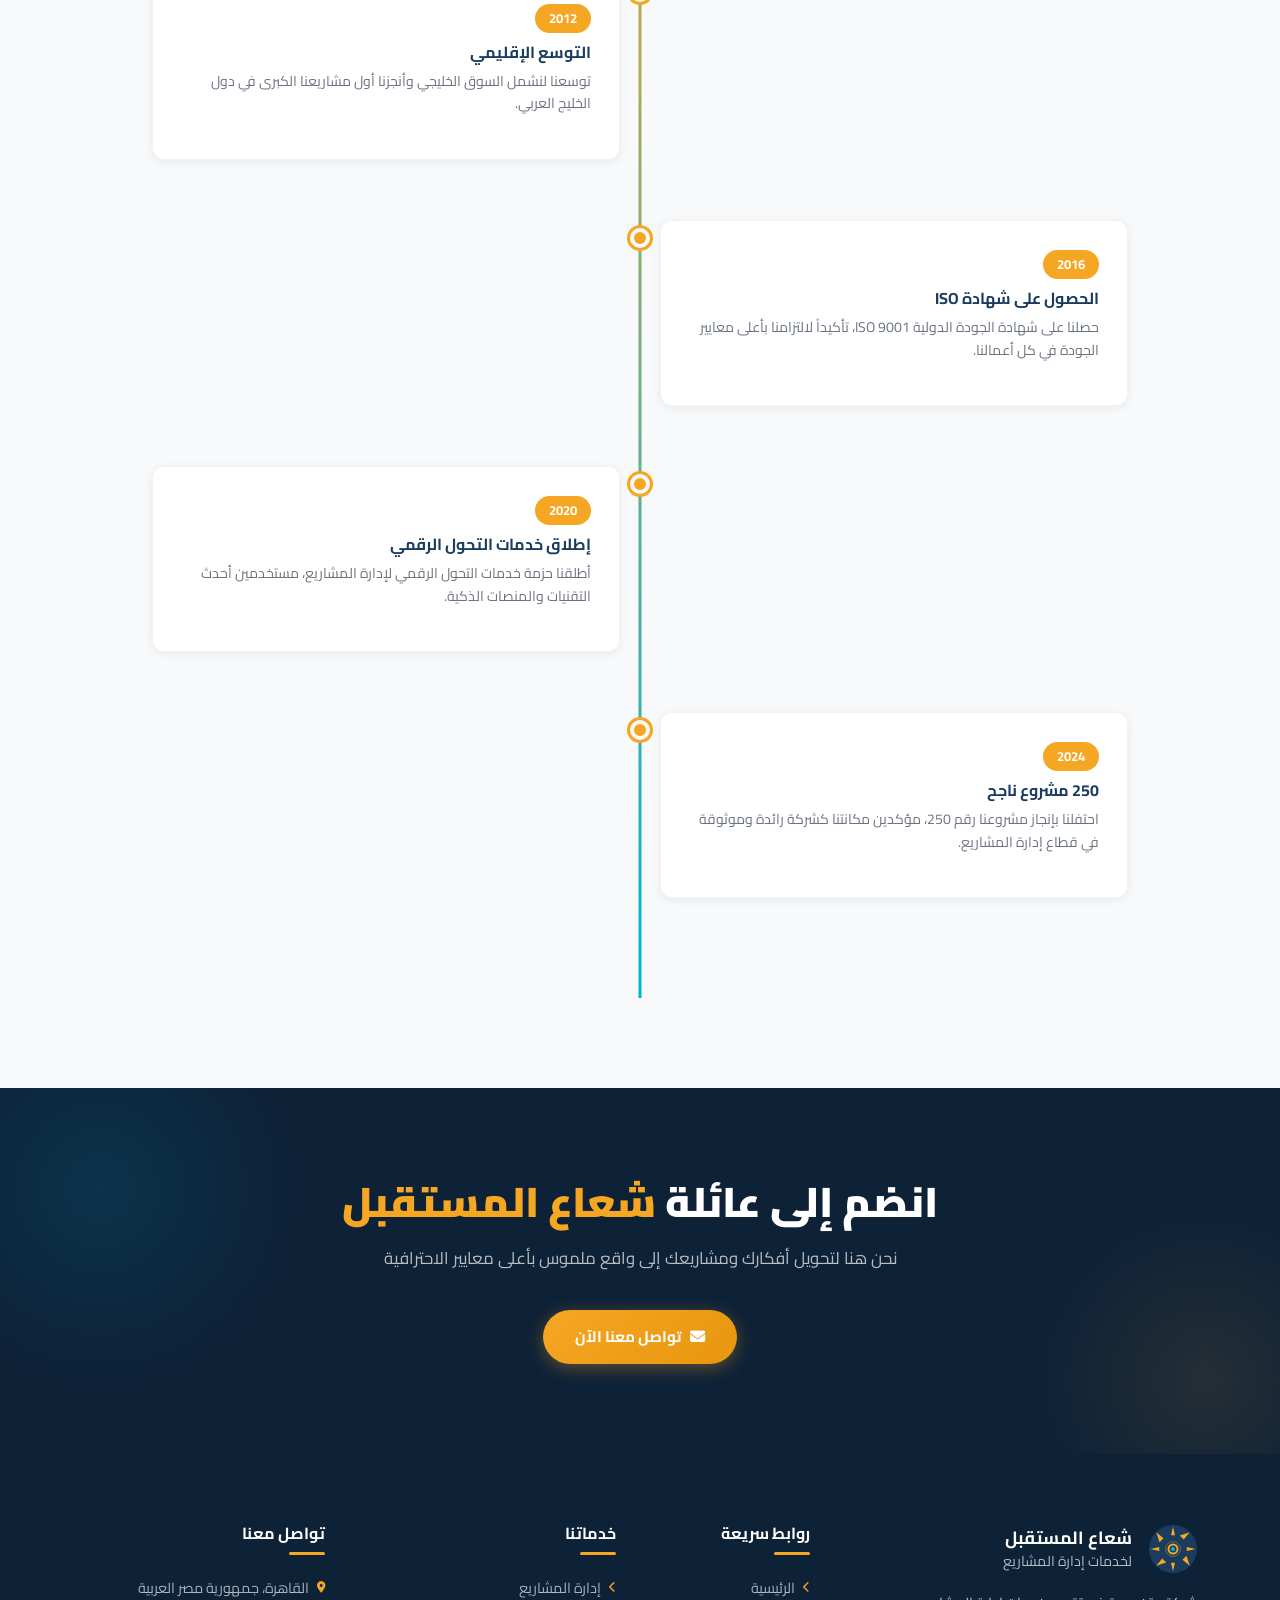
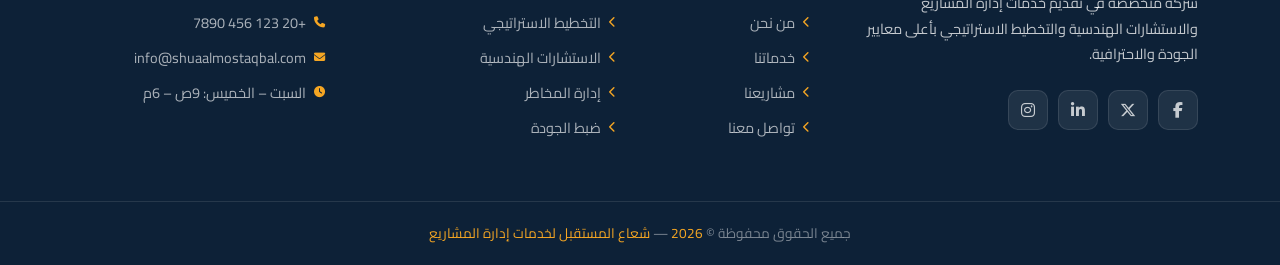
==== commit 3ed69e5a: "Fix phone number format and add SRI integrity to CDN scripts - Normalize phone display to '+20 123 4" ====
--- a/about.html
+++ b/about.html
@@ -5,7 +5,7 @@
   <meta name="viewport" content="width=device-width, initial-scale=1.0"/>
   <meta name="description" content="من نحن - شعاع المستقبل لخدمات إدارة المشاريع"/>
   <title>من نحن | شعاع المستقبل</title>
-  <link rel="stylesheet" href="https://cdn.jsdelivr.net/npm/bootstrap@5.3.2/dist/css/bootstrap.min.css"/>
+  <link rel="stylesheet" href="https://cdn.jsdelivr.net/npm/bootstrap@5.3.2/dist/css/bootstrap.min.css" integrity="sha384-T3c6CoIi6uLrA9TneNEoa7RxnatzjcDSCmG1MXxSR1GAsXEV/Dwwykc2MPK8M2HN" crossorigin="anonymous"/>
   <link rel="stylesheet" href="https://cdnjs.cloudflare.com/ajax/libs/font-awesome/6.5.0/css/all.min.css"/>
   <link rel="stylesheet" href="https://unpkg.com/aos@2.3.1/dist/aos.css"/>
   <link rel="stylesheet" href="assets/css/style.css"/>
@@ -282,7 +282,7 @@
         <h6>تواصل معنا</h6>
         <ul class="footer-links">
           <li><a href="#"><i class="fas fa-map-marker-alt" style="color:var(--secondary)"></i> القاهرة، جمهورية مصر العربية</a></li>
-          <li><a href="tel:+201234567890"><i class="fas fa-phone" style="color:var(--secondary)"></i> 200+ 123 456 7890</a></li>
+          <li><a href="tel:+201234567890"><i class="fas fa-phone" style="color:var(--secondary)"></i> +20 123 456 7890</a></li>
           <li><a href="mailto:info@shuaalmostaqbal.com"><i class="fas fa-envelope" style="color:var(--secondary)"></i> info@shuaalmostaqbal.com</a></li>
           <li><a href="#"><i class="fas fa-clock" style="color:var(--secondary)"></i> السبت – الخميس: 9ص – 6م</a></li>
         </ul>
@@ -298,8 +298,8 @@
 
 <button id="scroll-top" aria-label="العودة للأعلى"><i class="fas fa-arrow-up"></i></button>
 
-<script src="https://code.jquery.com/jquery-3.7.1.min.js"></script>
-<script src="https://cdn.jsdelivr.net/npm/bootstrap@5.3.2/dist/js/bootstrap.bundle.min.js"></script>
+<script src="https://code.jquery.com/jquery-3.7.1.min.js" integrity="sha256-/JqT3SQfawRcv/BIHPThkBvs0OEvtFFmqPF/lYI/Cxo=" crossorigin="anonymous"></script>
+<script src="https://cdn.jsdelivr.net/npm/bootstrap@5.3.2/dist/js/bootstrap.bundle.min.js" integrity="sha384-C6RzsynM9kWDrMNeT87bh95OGNyZPhcTNXj1NW7RuBCsyN/o0jlpcV8Qyq46cDfL" crossorigin="anonymous"></script>
 <script src="https://unpkg.com/aos@2.3.1/dist/aos.js"></script>
 <script src="assets/js/main.js"></script>
 <script>document.getElementById("year").textContent = new Date().getFullYear();</script>
